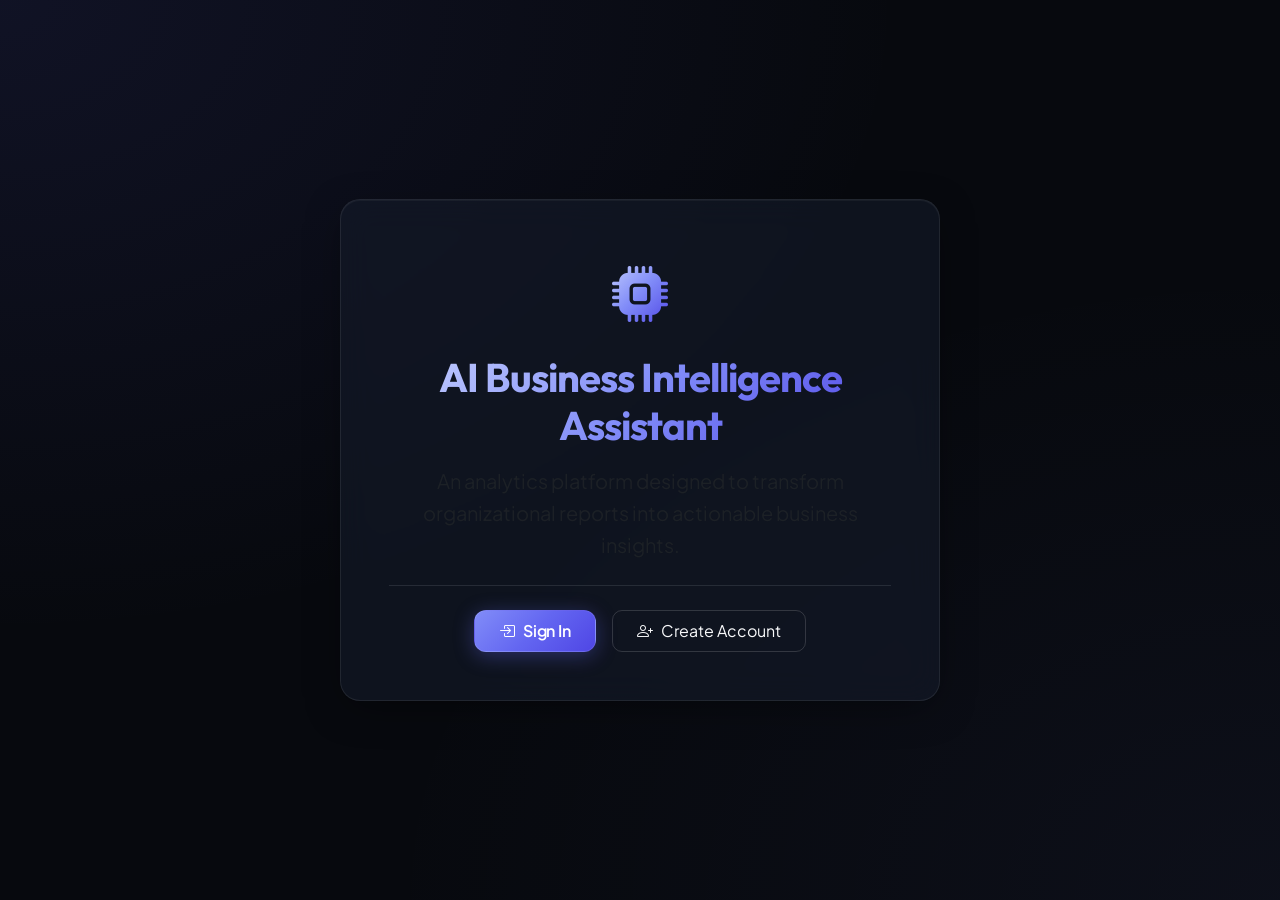
==== frontend/index.html @ fdee3170 "Add AI BI assistant backend and frontend scaffold" ====
<!DOCTYPE html>
<html lang="en">
<head>
    <meta charset="UTF-8">
    <meta name="viewport" content="width=device-width, initial-scale=1.0">
    <meta name="description" content="AI Business Intelligence Assistant landing page. Securely access executive summaries, trend analysis, and KPI tracking.">
    <title>AI Business Intelligence Assistant</title>
    <link href="https://cdn.jsdelivr.net/npm/bootstrap@5.3.3/dist/css/bootstrap.min.css" rel="stylesheet">
    <link href="https://cdn.jsdelivr.net/npm/bootstrap-icons@1.11.3/font/bootstrap-icons.css" rel="stylesheet">
    <link rel="stylesheet" href="css/style.css">
</head>
<body>
    <div class="auth-container">
        <div class="glass-card p-5 text-center" style="max-width: 600px; width: 100%;">
            <div class="mb-4">
                <i class="bi bi-cpu-fill text-gradient" style="font-size: 3.5rem;"></i>
                <h1 class="text-gradient mt-3">AI Business Intelligence Assistant</h1>
                <p class="text-muted mt-3 fs-5">
                    An analytics platform designed to transform organizational reports into actionable business insights.
                </p>
            </div>
            
            <div class="my-4 border-top border-secondary opacity-25"></div>

            <div class="mt-4 d-grid gap-3 d-sm-flex justify-content-sm-center">
                <a id="btn-landing-login" href="login.html" class="btn btn-gradient px-4 py-2">
                    <i class="bi bi-box-arrow-in-right me-2"></i>Sign In
                </a>
                <a id="btn-landing-register" href="register.html" class="btn btn-outline-light px-4 py-2" style="border-radius: 10px; border-color: rgba(255,255,255,0.15);">
                    <i class="bi bi-person-plus me-2"></i>Create Account
                </a>
            </div>
        </div>
    </div>
</body>
</html>
---- frontend/css/style.css ----
@import url('https://fonts.googleapis.com/css2?family=Outfit:wght@300;400;500;600;700;800&family=Plus+Jakarta+Sans:wght@300;400;500;600;700;800&display=swap');

:root {
  --bg-primary: #07090e;
  --bg-secondary: #0d111b;
  --bg-surface: #141b2b;
  --accent-primary: #818cf8;
  --accent-secondary: #6366f1;
  --text-main: #f3f4f6;
  --text-muted: #9ca3af;
  --glass-bg: rgba(20, 27, 43, 0.6);
  --glass-border: rgba(255, 255, 255, 0.08);
  --glass-border-focus: rgba(129, 140, 248, 0.4);
  --font-family: 'Outfit', sans-serif;
  --font-body: 'Plus Jakarta Sans', sans-serif;
}

body {
  background-color: var(--bg-primary);
  background-image: 
    radial-gradient(at 0% 0%, rgba(99, 102, 241, 0.1) 0px, transparent 50%),
    radial-gradient(at 100% 100%, rgba(129, 140, 248, 0.05) 0px, transparent 50%);
  color: var(--text-main);
  font-family: var(--font-body);
  min-height: 100vh;
  margin: 0;
  overflow-x: hidden;
  line-height: 1.6;
}

h1, h2, h3, h4, h5, h6 {
  font-family: var(--font-family);
  font-weight: 700;
  letter-spacing: -0.025em;
  color: #ffffff;
}

/* Glassmorphism Card Style */
.glass-card {
  background: var(--glass-bg);
  backdrop-filter: blur(16px);
  -webkit-backdrop-filter: blur(16px);
  border: 1px solid var(--glass-border);
  border-radius: 20px;
  box-shadow: 0 10px 40px -10px rgba(0, 0, 0, 0.5), inset 0 1px 1px rgba(255, 255, 255, 0.05);
  transition: all 0.3s cubic-bezier(0.4, 0, 0.2, 1);
}

.glass-card:hover {
  transform: translateY(-5px);
  border-color: rgba(129, 140, 248, 0.25);
  box-shadow: 0 16px 45px -10px rgba(99, 102, 241, 0.2), inset 0 1px 1px rgba(255, 255, 255, 0.1);
}

/* Auth Pages Container */
.auth-container {
  display: flex;
  align-items: center;
  justify-content: center;
  min-height: 100vh;
  padding: 3rem 1rem;
}

.auth-card {
  width: 100%;
  max-width: 450px;
  padding: 3rem 2.5rem;
  background: rgba(13, 17, 27, 0.8);
  border: 1px solid rgba(255, 255, 255, 0.06);
}

/* Custom Gradients & Buttons */
.text-gradient {
  background: linear-gradient(135deg, #c7d2fe 0%, #818cf8 50%, #4f46e5 100%);
  -webkit-background-clip: text;
  -webkit-text-fill-color: transparent;
}

.btn-gradient {
  background: linear-gradient(135deg, #818cf8 0%, #6366f1 50%, #4f46e5 100%);
  color: #ffffff;
  border: 1px solid rgba(255, 255, 255, 0.1);
  border-radius: 12px;
  padding: 0.85rem 1.75rem;
  font-weight: 600;
  letter-spacing: -0.01em;
  transition: all 0.25s cubic-bezier(0.4, 0, 0.2, 1);
  box-shadow: 0 4px 20px rgba(99, 102, 241, 0.35);
}

.btn-gradient:hover {
  transform: translateY(-2px);
  box-shadow: 0 8px 25px rgba(99, 102, 241, 0.5);
  color: #ffffff;
  border-color: rgba(255, 255, 255, 0.2);
}

.btn-gradient:active {
  transform: translateY(1px);
  box-shadow: 0 2px 10px rgba(99, 102, 241, 0.3);
}

/* Input Styles */
.form-control-custom {
  background-color: rgba(7, 9, 14, 0.7);
  border: 1px solid rgba(255, 255, 255, 0.12);
  color: #ffffff;
  border-radius: 12px;
  padding: 0.85rem 1.1rem;
  transition: all 0.2s cubic-bezier(0.4, 0, 0.2, 1);
  font-size: 0.95rem;
}

.form-control-custom:focus {
  background-color: rgba(7, 9, 14, 0.9);
  border-color: var(--accent-primary);
  box-shadow: 0 0 0 4px rgba(129, 140, 248, 0.2);
  color: #ffffff;
  outline: none;
}

/* Select Element Overrides for Dark Mode appearance */
select.form-control-custom {
  background-image: url("data:image/svg+xml,%3csvg xmlns='http://www.w3.org/2000/svg' viewBox='0 0 16 16'%3e%3cpath fill='none' stroke='%23f3f4f6' stroke-linecap='round' stroke-linejoin='round' stroke-width='2' d='m2 5 6 6 6-6'/%3e%3c/svg%3e");
  background-position: right 1rem center;
  background-repeat: no-repeat;
  background-size: 10px 12px;
  appearance: none;
}

/* Sidebar Styles */
.sidebar {
  width: 280px;
  background-color: var(--bg-secondary);
  border-right: 1px solid var(--glass-border);
  min-height: 100vh;
  position: fixed;
  top: 0;
  left: 0;
  display: flex;
  flex-direction: column;
  z-index: 100;
  box-shadow: 10px 0 30px rgba(0, 0, 0, 0.3);
}

.main-content {
  margin-left: 280px;
  min-height: 100vh;
  padding: 3rem;
  background-color: var(--bg-primary);
}

.sidebar-brand {
  padding: 2rem 2.25rem;
  border-bottom: 1px solid rgba(255, 255, 255, 0.05);
}

.sidebar-menu {
  list-style: none;
  padding: 2rem 1.25rem;
  margin: 0;
  flex-grow: 1;
}

.sidebar-menu li {
  margin-bottom: 0.75rem;
}

.sidebar-link {
  display: flex;
  align-items: center;
  padding: 0.85rem 1.25rem;
  color: var(--text-muted);
  text-decoration: none;
  border-radius: 12px;
  font-weight: 500;
  font-size: 0.95rem;
  transition: all 0.2s ease;
  border: 1px solid transparent;
}

.sidebar-link i {
  margin-right: 1rem;
  font-size: 1.25rem;
}

.sidebar-link:hover {
  color: var(--text-main);
  background-color: rgba(255, 255, 255, 0.03);
  border-color: rgba(255, 255, 255, 0.03);
}

.sidebar-link.active {
  color: #ffffff;
  background: linear-gradient(135deg, rgba(99, 102, 241, 0.15) 0%, rgba(99, 102, 241, 0.05) 100%);
  border-color: rgba(99, 102, 241, 0.2);
  font-weight: 600;
}

/* Header Dashboard */
.dash-header {
  display: flex;
  justify-content: space-between;
  align-items: center;
  margin-bottom: 3rem;
}

/* Alert styles */
.custom-alert {
  position: fixed;
  top: 25px;
  right: 25px;
  z-index: 9999;
  border-radius: 12px;
  animation: slideIn 0.3s cubic-bezier(0.16, 1, 0.3, 1) forwards;
}

@keyframes slideIn {
  from { transform: translateX(120%); }
  to { transform: translateX(0); }
}

@media (max-width: 992px) {
  .sidebar {
    width: 100%;
    min-height: auto;
    position: relative;
    border-right: none;
    border-bottom: 1px solid var(--glass-border);
  }
  .main-content {
    margin-left: 0;
    padding: 2rem 1.5rem;
  }
}
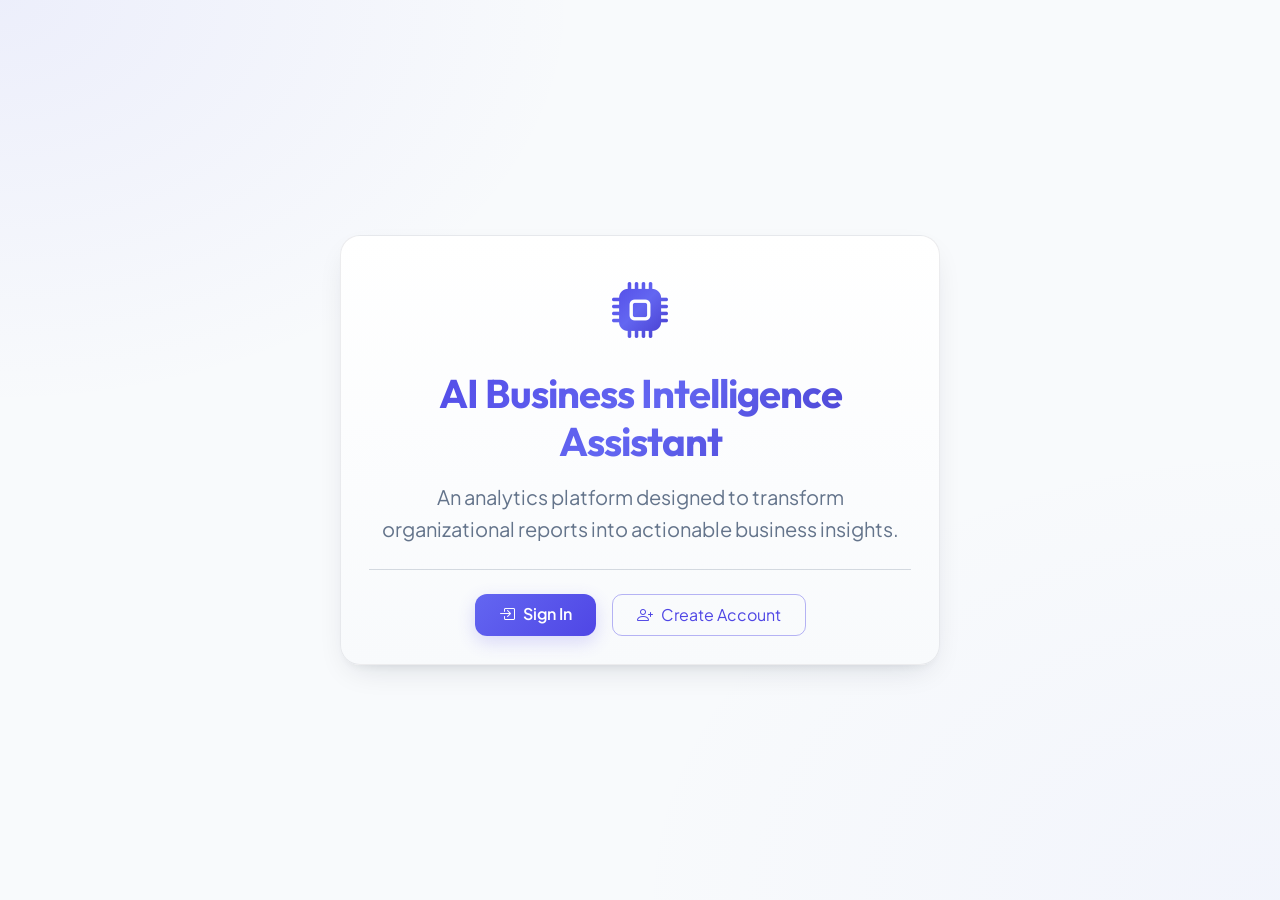
==== commit 6057593a: "Fixed the UI and Theme" ====
--- a/frontend/index.html
+++ b/frontend/index.html
@@ -26,7 +26,7 @@
                 <a id="btn-landing-login" href="login.html" class="btn btn-gradient px-4 py-2">
                     <i class="bi bi-box-arrow-in-right me-2"></i>Sign In
                 </a>
-                <a id="btn-landing-register" href="register.html" class="btn btn-outline-light px-4 py-2" style="border-radius: 10px; border-color: rgba(255,255,255,0.15);">
+                <a id="btn-landing-register" href="register.html" class="btn btn-outline-primary px-4 py-2" style="border-radius: 10px;">
                     <i class="bi bi-person-plus me-2"></i>Create Account
                 </a>
             </div>
--- a/frontend/css/style.css
+++ b/frontend/css/style.css
@@ -1,55 +1,258 @@
 @import url('https://fonts.googleapis.com/css2?family=Outfit:wght@300;400;500;600;700;800&family=Plus+Jakarta+Sans:wght@300;400;500;600;700;800&display=swap');
 
 :root {
-  --bg-primary: #07090e;
-  --bg-secondary: #0d111b;
-  --bg-surface: #141b2b;
-  --accent-primary: #818cf8;
-  --accent-secondary: #6366f1;
-  --text-main: #f3f4f6;
-  --text-muted: #9ca3af;
-  --glass-bg: rgba(20, 27, 43, 0.6);
-  --glass-border: rgba(255, 255, 255, 0.08);
-  --glass-border-focus: rgba(129, 140, 248, 0.4);
+  /* Light Theme Palette variables */
+  --bg-primary: #f8fafc;
+  --bg-secondary: #ffffff;
+  --bg-surface: #ffffff;
+  --accent-primary: #4f46e5;
+  --accent-secondary: #4338ca;
+  --text-main: #0f172a;
+  --text-secondary: #475569;
+  --text-muted: #64748b;
+
+  --glass-bg: rgba(255, 255, 255, 0.96);
+  --glass-border: rgba(15, 23, 42, 0.08);
+  --glass-border-focus: rgba(99, 102, 241, 0.4);
   --font-family: 'Outfit', sans-serif;
   --font-body: 'Plus Jakarta Sans', sans-serif;
+
+  /* Force Bootstrap variables to map to our high-contrast light mode colors */
+  --bs-body-color: var(--text-secondary) !important;
+  --bs-body-bg: var(--bg-primary) !important;
+  --bs-heading-color: var(--text-main) !important;
+  --bs-secondary-color: var(--text-muted) !important;
+  
+  /* Bootstrap RGB colors mapped to legible, high-contrast dark variants */
+  --bs-primary-rgb: 79, 70, 229 !important;     /* Indigo-600 */
+  --bs-secondary-rgb: 100, 116, 139 !important;  /* Slate-500 */
+  --bs-success-rgb: 4, 120, 87 !important;       /* Emerald-700 */
+  --bs-info-rgb: 3, 105, 161 !important;         /* Sky-700 */
+  --bs-warning-rgb: 180, 83, 9 !important;       /* Amber-700 */
+  --bs-danger-rgb: 185, 28, 28 !important;       /* Red-700 */
 }
 
 body {
   background-color: var(--bg-primary);
-  background-image: 
-    radial-gradient(at 0% 0%, rgba(99, 102, 241, 0.1) 0px, transparent 50%),
-    radial-gradient(at 100% 100%, rgba(129, 140, 248, 0.05) 0px, transparent 50%);
-  color: var(--text-main);
+  background-image:
+    radial-gradient(at top left, rgba(99, 102, 241, 0.08) 0px, transparent 32%),
+    radial-gradient(at bottom right, rgba(129, 140, 248, 0.05) 0px, transparent 36%);
+  color: var(--text-secondary) !important;
   font-family: var(--font-body);
   min-height: 100vh;
   margin: 0;
   overflow-x: hidden;
   line-height: 1.6;
-}
-
-h1, h2, h3, h4, h5, h6 {
+  color-scheme: light;
+}
+
+/* Global Typography Adjustments */
+h1, h2, h3, h4, h5, h6, .h1, .h2, .h3, .h4, .h5, .h6 {
   font-family: var(--font-family);
   font-weight: 700;
   letter-spacing: -0.025em;
-  color: #ffffff;
-}
-
-/* Glassmorphism Card Style */
+  color: var(--text-main) !important;
+}
+
+.text-muted {
+  color: var(--text-muted) !important;
+}
+
+.text-light {
+  color: var(--text-main) !important;
+}
+
+label, .form-label {
+  color: var(--text-secondary) !important;
+  font-weight: 600;
+}
+
+a {
+  color: var(--accent-primary);
+  text-decoration: none;
+  transition: color 0.2s ease;
+}
+
+a:hover {
+  color: var(--accent-secondary);
+}
+
+/* Cards & Spacing */
 .glass-card {
-  background: var(--glass-bg);
+  background: linear-gradient(180deg, rgba(255, 255, 255, 0.98), rgba(248, 250, 252, 0.98));
   backdrop-filter: blur(16px);
   -webkit-backdrop-filter: blur(16px);
   border: 1px solid var(--glass-border);
   border-radius: 20px;
-  box-shadow: 0 10px 40px -10px rgba(0, 0, 0, 0.5), inset 0 1px 1px rgba(255, 255, 255, 0.05);
+  box-shadow: 0 12px 32px -12px rgba(15, 23, 42, 0.16), 0 6px 12px -6px rgba(15, 23, 42, 0.08);
   transition: all 0.3s cubic-bezier(0.4, 0, 0.2, 1);
+  padding: 1.75rem !important;
 }
 
 .glass-card:hover {
-  transform: translateY(-5px);
-  border-color: rgba(129, 140, 248, 0.25);
-  box-shadow: 0 16px 45px -10px rgba(99, 102, 241, 0.2), inset 0 1px 1px rgba(255, 255, 255, 0.1);
+  transform: translateY(-4px);
+  border-color: rgba(99, 102, 241, 0.2);
+  box-shadow: 0 20px 25px -5px rgba(99, 102, 241, 0.08), 0 0 20px 2px rgba(99, 102, 241, 0.04);
+}
+
+/* Dashboard Header */
+.dash-header h1 {
+  font-size: 1.85rem !important;
+  font-weight: 700 !important;
+  color: var(--text-main) !important;
+  letter-spacing: -0.020em;
+}
+
+.dash-header p {
+  color: var(--text-muted) !important;
+  font-size: 0.95rem;
+}
+
+/* Card Titles */
+.glass-card h4 {
+  font-size: 1.25rem !important;
+  font-weight: 600 !important;
+  margin-bottom: 1.5rem !important;
+  color: var(--text-main) !important;
+}
+
+/* KPI Card Labels ("TOTAL REVENUE", etc.) */
+.glass-card .text-muted.small.fw-bold.text-uppercase {
+  color: var(--text-muted) !important; /* Legible Slate Gray */
+  letter-spacing: 0.06em !important;
+  font-weight: 700 !important;
+  font-size: 0.76rem !important;
+}
+
+/* KPI Primary Values */
+.glass-card h3 {
+  font-size: 1.85rem !important;
+  font-weight: 700 !important;
+  color: var(--text-main) !important; /* Deep contrast Slate-900 */
+  margin: 0.6rem 0 !important;
+}
+
+/* Secondary KPI Stats */
+.glass-card .text-success {
+  color: #047857 !important; /* Emerald-700 for high-contrast green */
+}
+
+.glass-card .text-info {
+  color: #0369a1 !important; /* Sky-700 for high-contrast blue */
+}
+
+.glass-card .text-warning {
+  color: #b45309 !important; /* Amber-700 for high-contrast orange */
+}
+
+.glass-card .text-muted.small {
+  color: var(--text-muted) !important;
+}
+
+/* Metric Icon Badges Configuration */
+.glass-card .p-2.rounded-3 {
+  width: 44px;
+  height: 44px;
+  display: flex;
+  align-items: center;
+  justify-content: center;
+  border-radius: 12px !important;
+  padding: 0 !important;
+  font-size: 1.3rem;
+}
+
+/* Pastel, high-contrast configurations for metric badges */
+.glass-card .bg-success.bg-opacity-10 {
+  background-color: rgba(16, 185, 129, 0.1) !important;
+  color: #047857 !important;
+  border: 1px solid rgba(16, 185, 129, 0.2) !important;
+}
+
+.glass-card .bg-primary.bg-opacity-10 {
+  background-color: rgba(99, 102, 241, 0.1) !important;
+  color: #4338ca !important;
+  border: 1px solid rgba(99, 102, 241, 0.2) !important;
+}
+
+.glass-card .bg-info.bg-opacity-10 {
+  background-color: rgba(14, 165, 233, 0.1) !important;
+  color: #0369a1 !important;
+  border: 1px solid rgba(14, 165, 233, 0.2) !important;
+}
+
+.glass-card .bg-warning.bg-opacity-10 {
+  background-color: rgba(245, 158, 11, 0.1) !important;
+  color: #b45309 !important;
+  border: 1px solid rgba(245, 158, 11, 0.2) !important;
+}
+
+/* Empty State Containers */
+.empty-state-box {
+  background-color: #f8fafc;
+  border: 1.5px dashed #cbd5e1;
+  border-radius: 16px;
+  padding: 3.5rem 2rem;
+  display: flex;
+  flex-direction: column;
+  align-items: center;
+  justify-content: center;
+  text-align: center;
+  transition: all 0.3s ease;
+}
+
+.empty-state-box:hover {
+  background-color: #f1f5f9;
+  border-color: #a5b4fc;
+}
+
+.empty-state-box i {
+  color: var(--accent-primary) !important;
+  font-size: 3rem !important;
+  margin-bottom: 1.25rem;
+}
+
+.empty-state-box p {
+  color: var(--text-secondary) !important;
+  font-size: 0.98rem !important;
+  max-width: 320px;
+  margin-top: 0.5rem;
+  margin-bottom: 1.25rem !important;
+  line-height: 1.5;
+}
+
+.empty-state-box .badge {
+  background-color: #e2e8f0 !important;
+  color: #334155 !important;
+  border: 1px solid #cbd5e1 !important;
+  padding: 0.5rem 0.85rem !important;
+  font-size: 0.78rem !important;
+  font-weight: 500;
+  border-radius: 8px;
+}
+
+/* Badge variants for user roles */
+.badge.bg-primary {
+  background-color: rgba(99, 102, 241, 0.1) !important;
+  color: #4338ca !important;
+  border: 1px solid rgba(99, 102, 241, 0.2) !important;
+}
+
+.badge.bg-danger {
+  background-color: rgba(239, 68, 68, 0.1) !important;
+  color: #b91c1c !important;
+  border: 1px solid rgba(239, 68, 68, 0.2) !important;
+}
+
+.badge.bg-info {
+  background-color: rgba(14, 165, 233, 0.1) !important;
+  color: #0369a1 !important;
+  border: 1px solid rgba(14, 165, 233, 0.2) !important;
+}
+
+.badge.bg-secondary {
+  background-color: #e2e8f0 !important;
+  color: #475569 !important;
+  border: 1px solid #cbd5e1 !important;
 }
 
 /* Auth Pages Container */
@@ -65,74 +268,109 @@
   width: 100%;
   max-width: 450px;
   padding: 3rem 2.5rem;
-  background: rgba(13, 17, 27, 0.8);
-  border: 1px solid rgba(255, 255, 255, 0.06);
-}
-
-/* Custom Gradients & Buttons */
+  background: linear-gradient(180deg, rgba(255, 255, 255, 0.98), rgba(248, 250, 252, 0.98));
+  border: 1px solid #dbe4f0;
+  border-radius: 24px;
+  box-shadow: 0 18px 45px -18px rgba(15, 23, 42, 0.18), 0 10px 18px -10px rgba(15, 23, 42, 0.08);
+}
+
+.auth-card label {
+  color: var(--text-secondary) !important;
+  font-weight: 600 !important;
+  font-size: 0.85rem !important;
+  margin-bottom: 0.5rem !important;
+}
+
+/* Gradient text elements */
 .text-gradient {
-  background: linear-gradient(135deg, #c7d2fe 0%, #818cf8 50%, #4f46e5 100%);
+  background: linear-gradient(135deg, #4f46e5 0%, #6366f1 50%, #4338ca 100%);
+  background-clip: text;
   -webkit-background-clip: text;
   -webkit-text-fill-color: transparent;
 }
 
+/* Buttons */
 .btn-gradient {
-  background: linear-gradient(135deg, #818cf8 0%, #6366f1 50%, #4f46e5 100%);
-  color: #ffffff;
-  border: 1px solid rgba(255, 255, 255, 0.1);
+  background: linear-gradient(135deg, #6366f1 0%, #4f46e5 100%);
+  color: #ffffff !important;
+  border: none;
   border-radius: 12px;
   padding: 0.85rem 1.75rem;
   font-weight: 600;
-  letter-spacing: -0.01em;
-  transition: all 0.25s cubic-bezier(0.4, 0, 0.2, 1);
-  box-shadow: 0 4px 20px rgba(99, 102, 241, 0.35);
-}
-
-.btn-gradient:hover {
+  transition: all 0.25s ease;
+  box-shadow: 0 6px 18px rgba(79, 70, 229, 0.2);
+}
+
+.btn-outline-primary {
+  color: var(--accent-primary) !important;
+  border-color: rgba(79, 70, 229, 0.4) !important;
+  background-color: transparent;
+  border-radius: 10px;
+}
+
+.btn-outline-primary:hover {
+  background-color: rgba(79, 70, 229, 0.08) !important;
+  color: var(--accent-secondary) !important;
+  border-color: var(--accent-primary) !important;
+}
+
+.btn-gradient:hover:not(:disabled) {
   transform: translateY(-2px);
-  box-shadow: 0 8px 25px rgba(99, 102, 241, 0.5);
-  color: #ffffff;
-  border-color: rgba(255, 255, 255, 0.2);
-}
-
-.btn-gradient:active {
+  background: linear-gradient(135deg, #4f46e5 0%, #4338ca 100%);
+  box-shadow: 0 6px 20px rgba(99, 102, 241, 0.3);
+  color: #ffffff !important;
+}
+
+.btn-gradient:active:not(:disabled) {
   transform: translateY(1px);
-  box-shadow: 0 2px 10px rgba(99, 102, 241, 0.3);
-}
-
-/* Input Styles */
+}
+
+.btn-gradient:disabled {
+  background: #e2e8f0 !important;
+  border: 1px solid #cbd5e1 !important;
+  color: #94a3b8 !important;
+  box-shadow: none !important;
+  cursor: not-allowed;
+  opacity: 1 !important;
+}
+
+/* Custom Input Controls */
 .form-control-custom {
-  background-color: rgba(7, 9, 14, 0.7);
-  border: 1px solid rgba(255, 255, 255, 0.12);
-  color: #ffffff;
+  background-color: #ffffff;
+  border: 1px solid #cbd5e1;
+  color: #0f172a !important;
   border-radius: 12px;
   padding: 0.85rem 1.1rem;
-  transition: all 0.2s cubic-bezier(0.4, 0, 0.2, 1);
+  transition: all 0.2s ease;
   font-size: 0.95rem;
 }
 
+.form-control-custom::placeholder {
+  color: #94a3b8 !important;
+}
+
 .form-control-custom:focus {
-  background-color: rgba(7, 9, 14, 0.9);
+  background-color: #ffffff;
   border-color: var(--accent-primary);
-  box-shadow: 0 0 0 4px rgba(129, 140, 248, 0.2);
-  color: #ffffff;
+  box-shadow: 0 0 0 4px rgba(99, 102, 241, 0.15);
+  color: #0f172a !important;
   outline: none;
 }
 
-/* Select Element Overrides for Dark Mode appearance */
+/* Custom Select Element drop down arrow */
 select.form-control-custom {
-  background-image: url("data:image/svg+xml,%3csvg xmlns='http://www.w3.org/2000/svg' viewBox='0 0 16 16'%3e%3cpath fill='none' stroke='%23f3f4f6' stroke-linecap='round' stroke-linejoin='round' stroke-width='2' d='m2 5 6 6 6-6'/%3e%3c/svg%3e");
+  background-image: url("data:image/svg+xml,%3csvg xmlns='http://www.w3.org/2000/svg' viewBox='0 0 16 16'%3e%3cpath fill='none' stroke='%23475569' stroke-linecap='round' stroke-linejoin='round' stroke-width='2' d='m2 5 6 6 6-6'/%3e%3c/svg%3e");
   background-position: right 1rem center;
   background-repeat: no-repeat;
   background-size: 10px 12px;
   appearance: none;
 }
 
-/* Sidebar Styles */
+/* Sidebar Styling */
 .sidebar {
   width: 280px;
-  background-color: var(--bg-secondary);
-  border-right: 1px solid var(--glass-border);
+  background: linear-gradient(180deg, rgba(255, 255, 255, 0.98), rgba(248, 250, 252, 0.98));
+  border-right: 1px solid #e2e8f0;
   min-height: 100vh;
   position: fixed;
   top: 0;
@@ -140,7 +378,7 @@
   display: flex;
   flex-direction: column;
   z-index: 100;
-  box-shadow: 10px 0 30px rgba(0, 0, 0, 0.3);
+  box-shadow: 5px 0 25px rgba(15, 23, 42, 0.04);
 }
 
 .main-content {
@@ -152,7 +390,7 @@
 
 .sidebar-brand {
   padding: 2rem 2.25rem;
-  border-bottom: 1px solid rgba(255, 255, 255, 0.05);
+  border-bottom: 1px solid #f1f5f9;
 }
 
 .sidebar-menu {
@@ -170,7 +408,7 @@
   display: flex;
   align-items: center;
   padding: 0.85rem 1.25rem;
-  color: var(--text-muted);
+  color: var(--text-secondary);
   text-decoration: none;
   border-radius: 12px;
   font-weight: 500;
@@ -185,19 +423,33 @@
 }
 
 .sidebar-link:hover {
-  color: var(--text-main);
-  background-color: rgba(255, 255, 255, 0.03);
-  border-color: rgba(255, 255, 255, 0.03);
+  color: var(--text-main) !important;
+  background-color: #f1f5f9;
 }
 
 .sidebar-link.active {
-  color: #ffffff;
-  background: linear-gradient(135deg, rgba(99, 102, 241, 0.15) 0%, rgba(99, 102, 241, 0.05) 100%);
-  border-color: rgba(99, 102, 241, 0.2);
+  color: var(--accent-primary) !important;
+  background-color: rgba(79, 70, 229, 0.08) !important;
+  border-color: rgba(79, 70, 229, 0.15) !important;
   font-weight: 600;
 }
 
-/* Header Dashboard */
+/* Danger / Sign Out Button styling */
+.btn-outline-danger {
+  border-color: rgba(220, 38, 38, 0.35) !important;
+  color: #dc2626 !important;
+  background-color: transparent;
+  transition: all 0.2s ease;
+}
+
+.btn-outline-danger:hover {
+  background-color: #dc2626 !important;
+  color: #ffffff !important;
+  border-color: #dc2626 !important;
+  box-shadow: 0 4px 12px rgba(220, 38, 38, 0.15);
+}
+
+/* Header */
 .dash-header {
   display: flex;
   justify-content: space-between;
@@ -226,7 +478,7 @@
     min-height: auto;
     position: relative;
     border-right: none;
-    border-bottom: 1px solid var(--glass-border);
+    border-bottom: 1px solid #e2e8f0;
   }
   .main-content {
     margin-left: 0;
